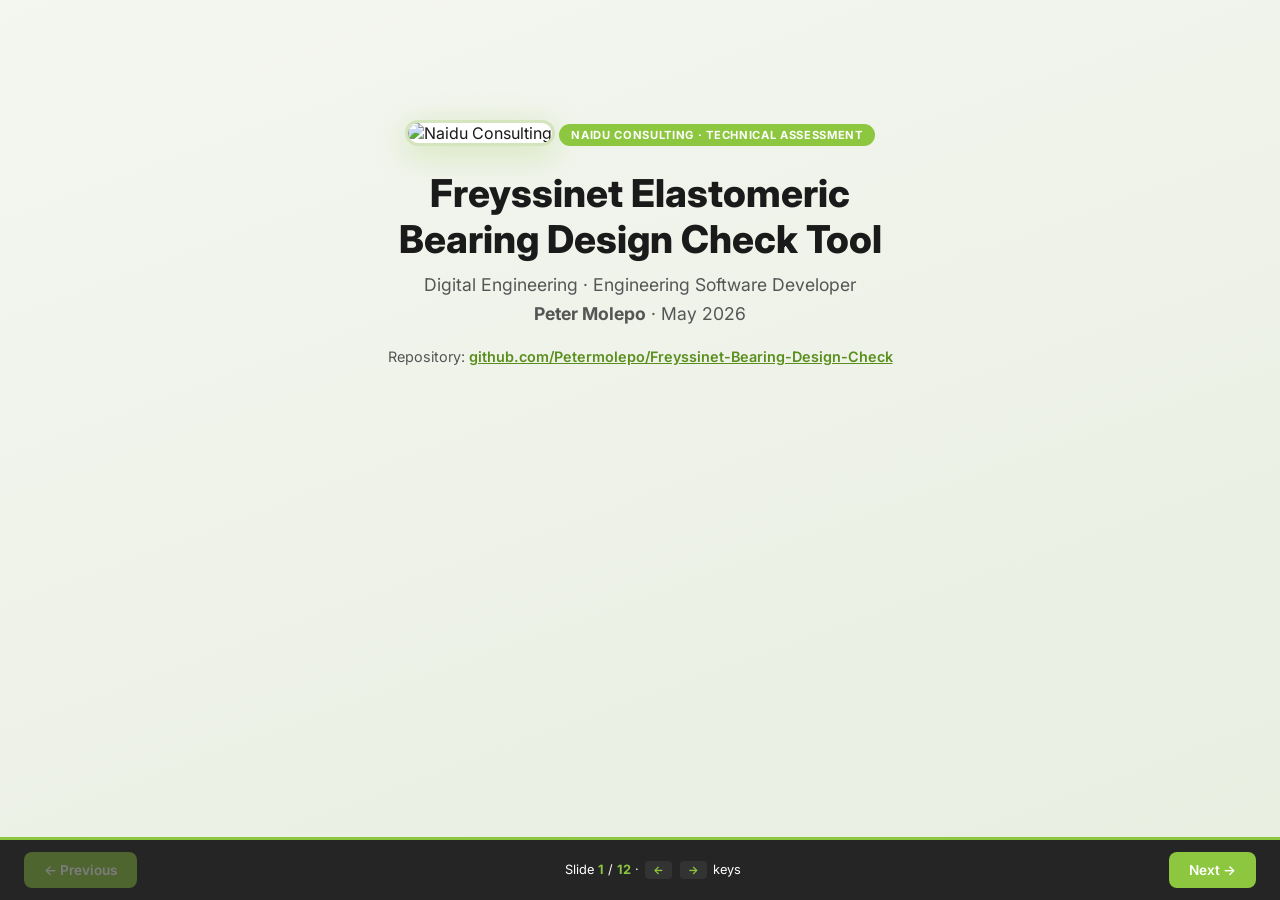
==== presentation/index.html @ 83c5223b "Add HTML presentation deck and /presentation route Co-authored-by: Cursor <cursoragent@cursor.com>" ====
<!DOCTYPE html>
<html lang="en">
<head>
  <meta charset="UTF-8" />
  <meta name="viewport" content="width=device-width, initial-scale=1.0" />
  <title>Freyssinet Bearing Tool — Presentation | Peter Molepo</title>
  <link rel="preconnect" href="https://fonts.googleapis.com" />
  <link href="https://fonts.googleapis.com/css2?family=Inter:wght@400;500;600;700;800&display=swap" rel="stylesheet" />
  <style>
    :root {
      --green: #8dc63f;
      --green-dark: #5a8f1e;
      --green-light: #e8f5d0;
      --dark: #1a1a1a;
      --mid: #555;
      --light: #f4f6f0;
      --border: #d4e4bc;
      --white: #fff;
      --fail: #c62828;
      --pass: #2e7d32;
      --accent: #fff8e1;
      --highlight: #fff3cd;
    }

    * { box-sizing: border-box; margin: 0; padding: 0; }

    body {
      font-family: Inter, system-ui, sans-serif;
      background: var(--dark);
      color: var(--dark);
      overflow: hidden;
      height: 100vh;
    }

    .deck {
      height: 100vh;
      position: relative;
    }

    .slide {
      display: none;
      height: 100vh;
      padding: 48px 64px 80px;
      background: linear-gradient(160deg, var(--light) 0%, #e8eee0 100%);
      overflow-y: auto;
      animation: fadeIn 0.35s ease;
    }

    .slide.active { display: block; }

    @keyframes fadeIn {
      from { opacity: 0; transform: translateY(12px); }
      to { opacity: 1; transform: translateY(0); }
    }

    .slide-title {
      font-size: 2rem;
      font-weight: 800;
      color: var(--dark);
      margin-bottom: 8px;
      letter-spacing: -0.02em;
    }

    .slide-sub {
      font-size: 1rem;
      color: var(--mid);
      margin-bottom: 28px;
    }

    .tag {
      display: inline-block;
      background: var(--green);
      color: var(--white);
      font-size: 0.7rem;
      font-weight: 700;
      padding: 4px 12px;
      border-radius: 999px;
      text-transform: uppercase;
      letter-spacing: 0.06em;
      margin-bottom: 16px;
    }

  .hero {
      text-align: center;
      padding-top: 8vh;
    }

    .hero img {
      width: 100px;
      height: 100px;
      object-fit: contain;
      border-radius: 16px;
      border: 3px solid var(--border);
      background: var(--white);
      margin-bottom: 24px;
      box-shadow: 0 8px 32px rgba(141,198,63,0.3);
    }

    .hero h1 {
      font-size: 2.4rem;
      font-weight: 800;
      margin-bottom: 12px;
    }

    .hero p { font-size: 1.1rem; color: var(--mid); max-width: 640px; margin: 0 auto 8px; }

    .grid-2 {
      display: grid;
      grid-template-columns: 1fr 1fr;
      gap: 20px;
    }

    @media (max-width: 900px) { .grid-2 { grid-template-columns: 1fr; } }

    .card {
      background: var(--white);
      border: 1px solid var(--border);
      border-radius: 12px;
      padding: 20px 22px;
      box-shadow: 0 4px 20px rgba(0,0,0,0.06);
    }

    .card h3 {
      font-size: 0.85rem;
      font-weight: 700;
      color: var(--green-dark);
      text-transform: uppercase;
      letter-spacing: 0.05em;
      margin-bottom: 12px;
    }

  .card ul, .card ol { margin-left: 1.2rem; font-size: 0.92rem; line-height: 1.65; color: var(--mid); }
    .card li { margin-bottom: 6px; }
    .card strong { color: var(--dark); }

    /* CRITICAL HIGHLIGHT BOX */
    .critical-box {
      background: linear-gradient(135deg, #fff9e6 0%, #fff3cd 100%);
      border: 3px solid #f9a825;
      border-radius: 16px;
      padding: 28px 32px;
      margin: 24px 0;
      box-shadow: 0 8px 32px rgba(249, 168, 37, 0.25);
      position: relative;
    }

    .critical-box::before {
      content: "★ MOST IMPORTANT";
      position: absolute;
      top: -12px;
      left: 24px;
      background: #f9a825;
      color: var(--dark);
      font-size: 0.65rem;
      font-weight: 800;
      padding: 4px 14px;
      border-radius: 6px;
      letter-spacing: 0.08em;
    }

    .critical-box p {
      font-size: 1.15rem;
      font-weight: 600;
      color: var(--dark);
      line-height: 1.55;
      margin-top: 8px;
    }

    .critical-box .sub {
      font-size: 0.9rem;
      font-weight: 400;
      color: var(--mid);
      margin-top: 12px;
    }

    /* Architecture diagram */
    .pipeline {
      display: flex;
      flex-direction: column;
      align-items: center;
      gap: 0;
      margin: 24px 0;
      padding: 24px;
      background: var(--white);
      border-radius: 16px;
      border: 2px solid var(--border);
    }

    .pipe-row {
      display: flex;
      align-items: center;
      justify-content: center;
      flex-wrap: wrap;
      gap: 8px;
    }

    .pipe-box {
      background: linear-gradient(135deg, var(--green) 0%, var(--green-dark) 100%);
      color: var(--white);
      padding: 14px 20px;
      border-radius: 10px;
      font-weight: 700;
      font-size: 0.85rem;
      text-align: center;
      min-width: 140px;
      box-shadow: 0 4px 14px var(--green-glow, rgba(141,198,63,0.35));
    }

    .pipe-box.file {
      background: var(--white);
      color: var(--green-dark);
      border: 2px solid var(--green);
      font-weight: 600;
      font-size: 0.75rem;
    }

    .pipe-arrow {
      font-size: 1.5rem;
      color: var(--green-dark);
      font-weight: 800;
      padding: 4px 8px;
    }

    .checks-fan {
      display: grid;
      grid-template-columns: repeat(7, 1fr);
      gap: 8px;
      margin-top: 16px;
      width: 100%;
      max-width: 900px;
    }

    @media (max-width: 800px) {
      .checks-fan { grid-template-columns: repeat(4, 1fr); }
    }

    .check-chip {
      background: var(--green-light);
      border: 1px solid var(--border);
      border-radius: 8px;
      padding: 10px 6px;
      text-align: center;
      font-size: 0.7rem;
      font-weight: 600;
      color: var(--green-dark);
    }

    .check-chip span { display: block; font-size: 1rem; font-weight: 800; margin-bottom: 4px; }

    .pipe-down {
      width: 2px;
      height: 24px;
      background: var(--green-dark);
      margin: 4px auto;
    }

    table {
      width: 100%;
      border-collapse: collapse;
      font-size: 0.85rem;
      margin-top: 12px;
    }

    th {
      background: var(--green-dark);
      color: var(--white);
      padding: 10px 12px;
      text-align: left;
    }

    td {
      padding: 9px 12px;
      border-bottom: 1px solid var(--border);
      background: var(--white);
    }

    tr:nth-child(even) td { background: var(--light); }

    .fail { color: var(--fail); font-weight: 700; }
    .pass { color: var(--pass); font-weight: 700; }

    code {
      font-family: Consolas, monospace;
      font-size: 0.8rem;
      background: var(--light);
      padding: 2px 6px;
      border-radius: 4px;
      border: 1px solid var(--border);
    }

    pre {
      background: var(--dark);
      color: #a5d6a7;
      padding: 16px;
      border-radius: 10px;
      font-size: 0.78rem;
      overflow-x: auto;
      margin-top: 10px;
      line-height: 1.5;
    }

    .timeline {
      display: flex;
      gap: 12px;
      flex-wrap: wrap;
      margin-top: 16px;
    }

    .time-block {
      flex: 1;
      min-width: 140px;
      background: var(--white);
      border: 1px solid var(--border);
      border-radius: 10px;
      padding: 14px;
      text-align: center;
    }

    .time-block .mins { font-size: 1.5rem; font-weight: 800; color: var(--green-dark); }
    .time-block .label { font-size: 0.75rem; color: var(--mid); margin-top: 4px; }

    /* Nav */
    .nav-bar {
      position: fixed;
      bottom: 0;
      left: 0;
      right: 0;
      background: rgba(26,26,26,0.95);
      -webkit-backdrop-filter: blur(10px);
      backdrop-filter: blur(10px);
      padding: 12px 24px;
      display: flex;
      align-items: center;
      justify-content: space-between;
      z-index: 100;
      border-top: 3px solid var(--green);
    }

    .nav-bar button {
      background: var(--green);
      color: var(--white);
      border: none;
      padding: 10px 20px;
      border-radius: 8px;
      font-weight: 600;
      font-size: 0.85rem;
      cursor: pointer;
      font-family: inherit;
    }

    .nav-bar button:hover { background: var(--green-dark); }
    .nav-bar button:disabled { opacity: 0.4; cursor: not-allowed; }

    .progress {
      color: var(--white);
      font-size: 0.8rem;
    }

    .progress span { color: var(--green); font-weight: 700; }

    .kbd {
      display: inline-block;
      background: #333;
      color: #eee;
      padding: 2px 8px;
      border-radius: 4px;
      font-size: 0.7rem;
      margin: 0 2px;
    }

    a { color: var(--green-dark); font-weight: 600; }

    .logo-row {
      display: flex;
      align-items: center;
      gap: 12px;
      margin-bottom: 20px;
    }

    .logo-row img { width: 48px; height: 48px; border-radius: 8px; }
  </style>
</head>
<body>

<div class="deck" id="deck">

  <!-- SLIDE 1: Title -->
  <section class="slide active" data-slide="1">
    <div class="hero">
      <img src="/static/img/naidu-logo.jpg" alt="Naidu Consulting" />
      <span class="tag">Naidu Consulting · Technical Assessment</span>
      <h1>Freyssinet Elastomeric<br/>Bearing Design Check Tool</h1>
      <p>Digital Engineering · Engineering Software Developer</p>
      <p><strong>Peter Molepo</strong> · May 2026</p>
      <p style="margin-top:24px;font-size:0.9rem;">
        Repository:
        <a href="https://github.com/Petermolepo/Freyssinet-Bearing-Design-Check" target="_blank" rel="noopener">
          github.com/Petermolepo/Freyssinet-Bearing-Design-Check
        </a>
      </p>
    </div>
  </section>

  <!-- SLIDE 2: What to submit -->
  <section class="slide" data-slide="2">
    <div class="logo-row">
      <img src="/static/img/naidu-logo.jpg" alt="" />
      <div>
        <span class="tag">Submission checklist</span>
        <h2 class="slide-title">What to submit</h2>
      </div>
    </div>
    <div class="grid-2">
      <div class="card">
        <h3>Deliverables (from brief)</h3>
        <ul>
          <li><strong>Complete tool</strong> — all source files to run it</li>
          <li><strong>README</strong> — install, run, sample input example</li>
          <li><strong>Assumptions note</strong> — what I assumed &amp; future work</li>
          <li><strong>ZIP or repo link</strong> — GitHub repo provided</li>
        </ul>
      </div>
      <div class="card">
        <h3>What this project includes</h3>
        <ul>
          <li>Python CLI (<code>main.py</code>) + 7 check modules</li>
          <li>Web UI (FastAPI + HTML/CSS/JS)</li>
          <li>PDF &amp; CSV export</li>
          <li>50 automated tests + 4-stage CI pipeline</li>
          <li>This presentation (<code>presentation/index.html</code>)</li>
        </ul>
      </div>
    </div>
  </section>

  <!-- SLIDE 3: CRITICAL - Explain your code -->
  <section class="slide" data-slide="3">
    <span class="tag">Presentation focus</span>
    <h2 class="slide-title">Prepare to explain your code</h2>
    <p class="slide-sub">This is what the assessors care about most in the 60–90 minute session.</p>

    <div class="critical-box">
      <p>
        “You will be asked to <strong>explain your code</strong> in the presentation session,
        so make sure you <strong>understand every part</strong> of what you submit.”
      </p>
      <p class="sub">
        — Naidu Consulting candidate brief (Rules &amp; guidance)
      </p>
    </div>

    <div class="grid-2">
      <div class="card">
        <h3>What to be ready to explain</h3>
        <ul>
          <li>Why each file exists and what it does</li>
          <li>How data flows from input → checks → output</li>
          <li>Where spreadsheet formulas live in code</li>
          <li>Why Check 1 uses Eq &lt; 0.7 (not brief’s Eq ≤ 1.0)</li>
          <li>How validation prevents crashes</li>
          <li>How you tested against the verification sample</li>
        </ul>
      </div>
      <div class="card">
        <h3>One sentence summary</h3>
        <p style="font-size:0.95rem;line-height:1.6;color:var(--mid);">
          “I translated the Freyssinet Excel logic into <strong>pure Python functions</strong>,
          one file per check, orchestrated by an engine — the web UI and CLI are thin layers
          that never contain the engineering maths.”
        </p>
      </div>
    </div>
  </section>

  <!-- SLIDE 4: Architecture pipeline -->
  <section class="slide" data-slide="4">
    <span class="tag">Core architecture</span>
    <h2 class="slide-title">System pipeline (memorise this)</h2>
    <p class="slide-sub">Main format for your technical walkthrough — point to each box and name the file.</p>

    <div class="pipeline">
      <div class="pipe-row">
        <div class="pipe-box">Input Validator<br/><small style="opacity:0.9">validators.py</small></div>
        <span class="pipe-arrow">→</span>
        <div class="pipe-box">Calculation Engine<br/><small style="opacity:0.9">engine.py</small></div>
        <span class="pipe-arrow">→</span>
        <div class="pipe-box">Result Aggregator<br/><small style="opacity:0.9">BearingResult</small></div>
        <span class="pipe-arrow">→</span>
        <div class="pipe-box">Formatter<br/><small style="opacity:0.9">outputs.py</small></div>
      </div>
      <div class="pipe-down"></div>
      <div style="font-size:0.8rem;color:var(--mid);margin-bottom:8px;">↓ from Calculation Engine</div>
      <div class="checks-fan">
        <div class="check-chip"><span>1</span>Shear strain</div>
        <div class="check-chip"><span>2</span>Max strain</div>
        <div class="check-chip"><span>3</span>Plate thk</div>
        <div class="check-chip"><span>4</span>Stability</div>
        <div class="check-chip"><span>5</span>Deflection</div>
        <div class="check-chip"><span>6</span>Rotation</div>
        <div class="check-chip"><span>7</span>Fixing</div>
      </div>
      <p style="font-size:0.75rem;color:var(--mid);margin-top:16px;text-align:center;">
        Each check: <code>checks/checkN_*.py</code> · Geometry first: <code>checks/geometry.py</code>
      </p>
    </div>
  </section>

  <!-- SLIDE 5: Pipeline detail -->
  <section class="slide" data-slide="5">
    <span class="tag">Deep dive</span>
    <h2 class="slide-title">Each stage — what to say</h2>
    <div class="grid-2">
      <div class="card">
        <h3>1 · Input Validator</h3>
        <p><code>validators.py</code> + <code>models.py</code></p>
        <ul>
          <li>17 fields: type, range, logic (Vdl ≤ Vmax, tq &gt; 0)</li>
          <li>Returns list of errors — never throws</li>
          <li><code>BearingInput</code> dataclass = typed contract</li>
        </ul>
      </div>
      <div class="card">
        <h3>2 · Calculation Engine</h3>
        <p><code>engine.py</code> + <code>checks/</code></p>
        <ul>
          <li><code>compute_geometry()</code> → le, be, S, δr…</li>
          <li>Runs checks 1→7 in dependency order</li>
          <li>Check 2 needs A1 from geometry; Check 6 uses Check 5 ▲</li>
        </ul>
      </div>
      <div class="card">
        <h3>3 · Result Aggregator</h3>
        <p><code>BearingResult</code> in <code>engine.py</code></p>
        <ul>
          <li>One dataclass holds all 7 check results</li>
          <li><code>overall</code> = PASS only if every check OK</li>
        </ul>
      </div>
      <div class="card">
        <h3>4 · Formatter</h3>
        <p><code>outputs.py</code> + <code>export/</code></p>
        <ul>
          <li>Table, verbose, JSON for CLI</li>
          <li>PDF / CSV for engineers</li>
          <li>Web API returns JSON via <code>web/app.py</code></li>
        </ul>
      </div>
    </div>
  </section>

  <!-- SLIDE 6: Verification -->
  <section class="slide" data-slide="6">
    <span class="tag">Correctness</span>
    <h2 class="slide-title">Verification sample (must match brief)</h2>
    <p class="slide-sub">Inputs: 457×254×54 mm · G=0.9 · Vmax=1420 kN · movements 10.6 / 4.19 mm</p>
    <table>
      <thead>
        <tr><th>Check</th><th>Key value</th><th>Status</th><th>Notes</th></tr>
      </thead>
      <tbody>
        <tr><td>1 – Shear strain</td><td>Eq ≈ 0.80</td><td class="fail">FAIL</td><td>Spreadsheet: Eq &lt; 0.7</td></tr>
        <tr><td>2 – Max design strain</td><td>Et ≈ 5.43</td><td class="fail">FAIL</td><td>Spreadsheet: Et &lt; 5.0</td></tr>
        <tr><td>3 – Plate thickness</td><td>tmin &lt; plate</td><td class="pass">OK</td><td></td></tr>
        <tr><td>4 – Stability</td><td>V/A1, Σti</td><td class="pass">OK</td><td></td></tr>
        <tr><td>5 – Vertical deflection</td><td>▲ ≈ 1.59 mm</td><td class="fail">FAIL</td><td>&gt; 0.15·ti</td></tr>
        <tr><td>6 – Rotational limit</td><td>▲ &gt; limit</td><td class="pass">OK</td><td></td></tr>
        <tr><td>7 – Fixing</td><td>H, V/A1</td><td class="pass">OK</td><td></td></tr>
        <tr><td><strong>Overall</strong></td><td>—</td><td class="fail"><strong>BEARING FAILS</strong></td><td>Matches spreadsheet</td></tr>
      </tbody>
    </table>
    <pre>python main.py --sample          # table summary
python main.py --sample --verbose  # all intermediates
python -m pytest tests/ -v         # 50 automated tests</pre>
  </section>

  <!-- SLIDE 7: Demo -->
  <section class="slide" data-slide="7">
    <span class="tag">Live demo</span>
    <h2 class="slide-title">Running the tool</h2>
    <div class="grid-2">
      <div class="card">
        <h3>Install &amp; CLI</h3>
        <pre>pip install -r requirements.txt
python main.py --sample
python main.py --web --port 8000</pre>
        <p style="font-size:0.85rem;color:var(--mid);margin-top:10px;">
          Web UI: <a href="http://localhost:8000" target="_blank">http://localhost:8000</a>
          · Load sample → Run all checks → Export PDF/CSV
        </p>
      </div>
      <div class="card">
        <h3>Other interfaces</h3>
        <ul>
          <li><code>--input sample_input.json</code></li>
          <li><code>--batch batch_samples/sample_batch.csv</code></li>
          <li><code>--compare a.json b.json</code></li>
          <li><code>--explain</code> formula reference</li>
          <li>REST API: <code>POST /api/check</code></li>
        </ul>
      </div>
    </div>
  </section>

  <!-- SLIDE 8: Presentation plan -->
  <section class="slide" data-slide="8">
    <span class="tag">60–90 min session</span>
    <h2 class="slide-title">Suggested 20-minute walkthrough</h2>
    <div class="timeline">
      <div class="time-block"><div class="mins">2 min</div><div class="label">Problem &amp; brief goals</div></div>
      <div class="time-block"><div class="mins">5 min</div><div class="label">Architecture pipeline (Slide 4)</div></div>
      <div class="time-block"><div class="mins">5 min</div><div class="label">Walk one check in code (e.g. Check 1)</div></div>
      <div class="time-block"><div class="mins">3 min</div><div class="label">Validation &amp; error handling</div></div>
      <div class="time-block"><div class="mins">3 min</div><div class="label">Live demo — sample fails correctly</div></div>
      <div class="time-block"><div class="mins">2 min</div><div class="label">Tests, CI, assumptions</div></div>
    </div>
    <div class="card" style="margin-top:20px;">
      <h3>Remaining 40–70 min</h3>
      <p style="font-size:0.9rem;color:var(--mid);line-height:1.6;">
        Q&amp;A, deeper code review, edge cases, “what would you change with more time?”
      </p>
    </div>
  </section>

  <!-- SLIDE 9: Assumptions -->
  <section class="slide" data-slide="9">
    <span class="tag">Honesty wins</span>
    <h2 class="slide-title">Assumptions &amp; future work</h2>
    <div class="grid-2">
      <div class="card">
        <h3>Assumptions made</h3>
        <ul>
          <li>Spreadsheet formulas are authoritative (not brief summary thresholds)</li>
          <li>le = l − 10 mm, be = b − 10 mm (5 mm cover each side)</li>
          <li>Eb = 2000 N/mm², σs = 290 N/mm² (from spreadsheet)</li>
          <li>Laminated / pot types are stubs for extensibility</li>
        </ul>
      </div>
      <div class="card">
        <h3>With more time</h3>
        <ul>
          <li>Calibrate laminated &amp; pot bearing types</li>
          <li>Deploy web UI (Docker / cloud)</li>
          <li>Unit conversion (kN/N, mm/m)</li>
          <li>More bearing types from Freyssinet manual</li>
        </ul>
      </div>
    </div>
  </section>

  <!-- SLIDE 10: Rules -->
  <section class="slide" data-slide="10">
    <span class="tag">Compliance</span>
    <h2 class="slide-title">Rules &amp; guidance — how we comply</h2>
    <div class="card">
      <table>
        <thead><tr><th>Rule</th><th>How this project complies</th></tr></thead>
        <tbody>
          <tr><td>Any language / tools</td><td>Python 3.9+, FastAPI, pytest, reportlab</td></tr>
          <tr><td>Logic in code, not spreadsheet</td><td>All 7 checks in <code>checks/*.py</code> — Excel only used to verify</td></tr>
          <tr><td>Explain every part</td><td>Modular files, README, this deck, tests</td></tr>
          <tr><td>17 inputs, 7 checks, PASS/FAIL</td><td>Implemented + web + CLI + exports</td></tr>
          <tr><td>Verification sample</td><td>50 tests + CI Stage 3</td></tr>
        </tbody>
      </table>
    </div>
  </section>

  <!-- SLIDE 11: File map -->
  <section class="slide" data-slide="11">
    <span class="tag">Code map</span>
    <h2 class="slide-title">Project structure (for Q&amp;A)</h2>
    <pre>main.py          → CLI entry, dispatches modes
validators.py    → Input Validator
models.py        → BearingInput (17 fields)
engine.py        → Calculation Engine + BearingResult
checks/          → Check 1 … 7 + geometry.py
outputs.py       → Formatter (table / JSON / verbose)
export/          → PDF + CSV reports
web/app.py       → FastAPI + serves UI
web/static/      → Frontend (HTML/CSS/JS)
tests/           → 50 pytest tests
.github/workflows/ci.yml → 4-stage CI</pre>
  </section>

  <!-- SLIDE 12: Thank you -->
  <section class="slide" data-slide="12">
    <div class="hero">
      <img src="/static/img/naidu-logo.jpg" alt="" />
      <h1>Thank you</h1>
      <p>Questions welcome — ready to walk through any file in the codebase.</p>
      <div class="critical-box" style="max-width:560px;margin:32px auto;text-align:left;">
        <p style="font-size:1rem;">Remember: explain the pipeline, then drill into one check. You built it — you own it.</p>
      </div>
      <p style="margin-top:24px;">
        <a href="http://localhost:8000" target="_blank">Open live demo →</a>
      </p>
    </div>
  </section>

</div>

<nav class="nav-bar" aria-label="Slide navigation">
  <button type="button" id="prev" disabled>← Previous</button>
  <div class="progress">Slide <span id="current">1</span> / <span id="total">12</span> · <span class="kbd">←</span> <span class="kbd">→</span> keys</div>
  <button type="button" id="next">Next →</button>
</nav>

<script>
  const slides = [...document.querySelectorAll('.slide')];
  const total = slides.length;
  let idx = 0;

  const elCurrent = document.getElementById('current');
  const elTotal = document.getElementById('total');
  const btnPrev = document.getElementById('prev');
  const btnNext = document.getElementById('next');

  elTotal.textContent = total;

  function show(i) {
    idx = Math.max(0, Math.min(total - 1, i));
    slides.forEach((s, n) => s.classList.toggle('active', n === idx));
    elCurrent.textContent = idx + 1;
    btnPrev.disabled = idx === 0;
    btnNext.disabled = idx === total - 1;
    location.hash = 'slide-' + (idx + 1);
  }

  btnPrev.addEventListener('click', () => show(idx - 1));
  btnNext.addEventListener('click', () => show(idx + 1));

  document.addEventListener('keydown', (e) => {
    if (e.key === 'ArrowRight' || e.key === ' ') { e.preventDefault(); show(idx + 1); }
    if (e.key === 'ArrowLeft') { e.preventDefault(); show(idx - 1); }
    if (e.key === 'Home') show(0);
    if (e.key === 'End') show(total - 1);
  });

  const hash = location.hash.match(/slide-(\d+)/);
  if (hash) show(parseInt(hash[1], 10) - 1);
</script>

</body>
</html>
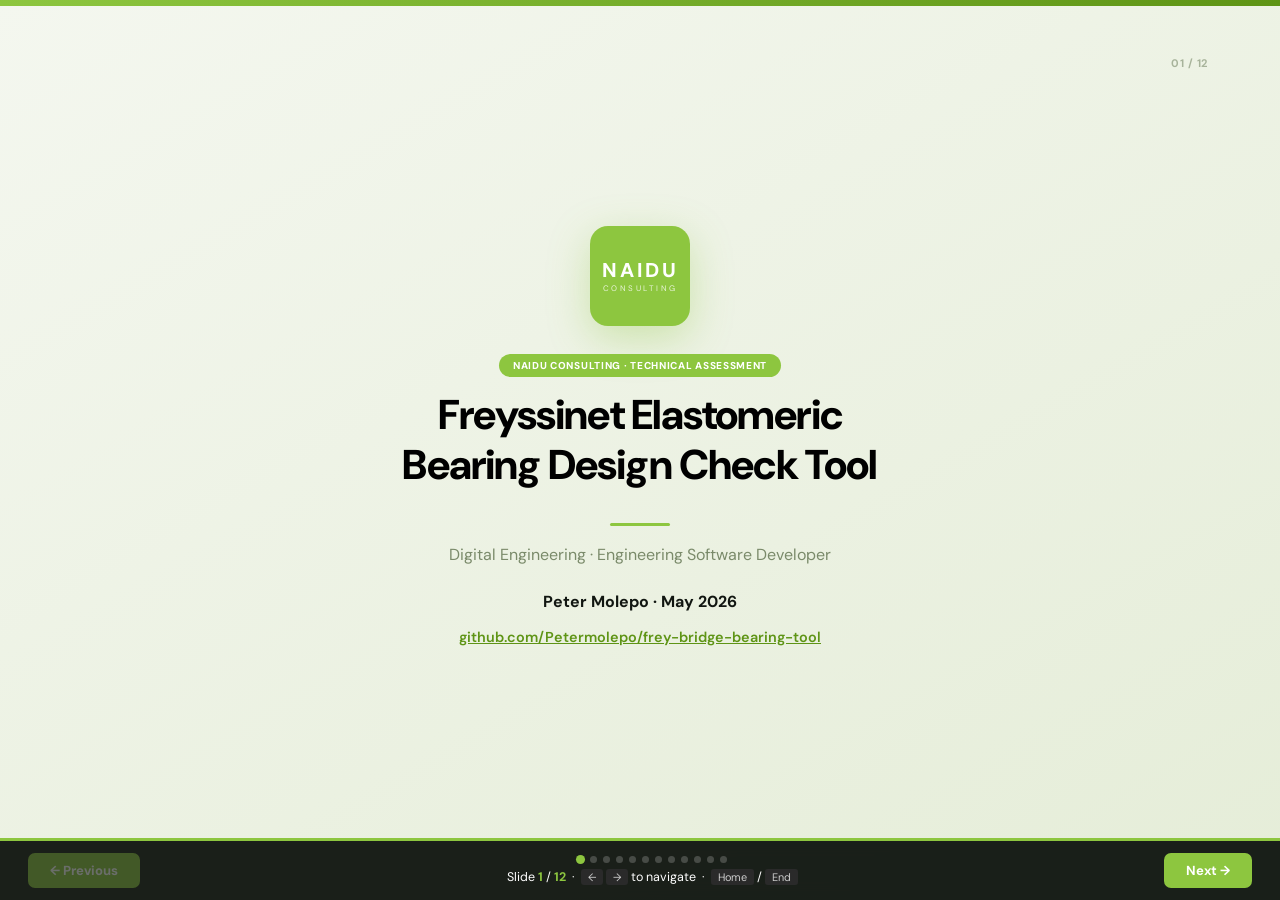
==== commit 48ecfbd8: "Fix presentation slide deck HTML and update presentation deck" ====
--- a/presentation/index.html
+++ b/presentation/index.html
@@ -1,744 +1,722 @@
-<!DOCTYPE html>
+﻿<!DOCTYPE html>
+<!-- presentation/index.html — Full-screen slide deck  →  served at /presentation -->
 <html lang="en">
 <head>
-  <meta charset="UTF-8" />
-  <meta name="viewport" content="width=device-width, initial-scale=1.0" />
+  <meta charset="UTF-8"/>
+  <meta name="viewport" content="width=device-width, initial-scale=1.0"/>
   <title>Freyssinet Bearing Tool — Presentation | Peter Molepo</title>
-  <link rel="preconnect" href="https://fonts.googleapis.com" />
-  <link href="https://fonts.googleapis.com/css2?family=Inter:wght@400;500;600;700;800&display=swap" rel="stylesheet" />
+  <link rel="preconnect" href="https://fonts.googleapis.com"/>
+  <link href="https://fonts.googleapis.com/css2?family=DM+Sans:wght@300;400;500;600;700;800&family=DM+Mono:wght@400;500&display=swap" rel="stylesheet"/>
   <style>
-    :root {
-      --green: #8dc63f;
-      --green-dark: #5a8f1e;
-      --green-light: #e8f5d0;
-      --dark: #1a1a1a;
-      --mid: #555;
-      --light: #f4f6f0;
-      --border: #d4e4bc;
-      --white: #fff;
-      --fail: #c62828;
-      --pass: #2e7d32;
-      --accent: #fff8e1;
-      --highlight: #fff3cd;
-    }
-
-    * { box-sizing: border-box; margin: 0; padding: 0; }
-
-    body {
-      font-family: Inter, system-ui, sans-serif;
-      background: var(--dark);
-      color: var(--dark);
-      overflow: hidden;
-      height: 100vh;
-    }
-
-    .deck {
-      height: 100vh;
-      position: relative;
-    }
-
-    .slide {
-      display: none;
-      height: 100vh;
-      padding: 48px 64px 80px;
-      background: linear-gradient(160deg, var(--light) 0%, #e8eee0 100%);
-      overflow-y: auto;
-      animation: fadeIn 0.35s ease;
-    }
-
-    .slide.active { display: block; }
-
-    @keyframes fadeIn {
-      from { opacity: 0; transform: translateY(12px); }
-      to { opacity: 1; transform: translateY(0); }
-    }
-
-    .slide-title {
-      font-size: 2rem;
-      font-weight: 800;
-      color: var(--dark);
-      margin-bottom: 8px;
-      letter-spacing: -0.02em;
-    }
-
-    .slide-sub {
-      font-size: 1rem;
-      color: var(--mid);
-      margin-bottom: 28px;
-    }
-
-    .tag {
-      display: inline-block;
-      background: var(--green);
-      color: var(--white);
-      font-size: 0.7rem;
-      font-weight: 700;
-      padding: 4px 12px;
-      border-radius: 999px;
-      text-transform: uppercase;
-      letter-spacing: 0.06em;
-      margin-bottom: 16px;
-    }
-
-  .hero {
-      text-align: center;
-      padding-top: 8vh;
-    }
-
-    .hero img {
-      width: 100px;
-      height: 100px;
-      object-fit: contain;
-      border-radius: 16px;
-      border: 3px solid var(--border);
-      background: var(--white);
-      margin-bottom: 24px;
-      box-shadow: 0 8px 32px rgba(141,198,63,0.3);
-    }
-
-    .hero h1 {
-      font-size: 2.4rem;
-      font-weight: 800;
-      margin-bottom: 12px;
-    }
-
-    .hero p { font-size: 1.1rem; color: var(--mid); max-width: 640px; margin: 0 auto 8px; }
-
-    .grid-2 {
-      display: grid;
-      grid-template-columns: 1fr 1fr;
-      gap: 20px;
-    }
-
-    @media (max-width: 900px) { .grid-2 { grid-template-columns: 1fr; } }
-
-    .card {
-      background: var(--white);
-      border: 1px solid var(--border);
-      border-radius: 12px;
-      padding: 20px 22px;
-      box-shadow: 0 4px 20px rgba(0,0,0,0.06);
-    }
-
-    .card h3 {
-      font-size: 0.85rem;
-      font-weight: 700;
-      color: var(--green-dark);
-      text-transform: uppercase;
-      letter-spacing: 0.05em;
-      margin-bottom: 12px;
-    }
-
-  .card ul, .card ol { margin-left: 1.2rem; font-size: 0.92rem; line-height: 1.65; color: var(--mid); }
-    .card li { margin-bottom: 6px; }
-    .card strong { color: var(--dark); }
-
-    /* CRITICAL HIGHLIGHT BOX */
-    .critical-box {
-      background: linear-gradient(135deg, #fff9e6 0%, #fff3cd 100%);
-      border: 3px solid #f9a825;
-      border-radius: 16px;
-      padding: 28px 32px;
-      margin: 24px 0;
-      box-shadow: 0 8px 32px rgba(249, 168, 37, 0.25);
-      position: relative;
-    }
-
-    .critical-box::before {
-      content: "★ MOST IMPORTANT";
-      position: absolute;
-      top: -12px;
-      left: 24px;
-      background: #f9a825;
-      color: var(--dark);
-      font-size: 0.65rem;
-      font-weight: 800;
-      padding: 4px 14px;
-      border-radius: 6px;
-      letter-spacing: 0.08em;
-    }
-
-    .critical-box p {
-      font-size: 1.15rem;
-      font-weight: 600;
-      color: var(--dark);
-      line-height: 1.55;
-      margin-top: 8px;
-    }
-
-    .critical-box .sub {
-      font-size: 0.9rem;
-      font-weight: 400;
-      color: var(--mid);
-      margin-top: 12px;
-    }
-
-    /* Architecture diagram */
-    .pipeline {
-      display: flex;
-      flex-direction: column;
-      align-items: center;
-      gap: 0;
-      margin: 24px 0;
-      padding: 24px;
-      background: var(--white);
-      border-radius: 16px;
-      border: 2px solid var(--border);
-    }
-
-    .pipe-row {
-      display: flex;
-      align-items: center;
-      justify-content: center;
-      flex-wrap: wrap;
-      gap: 8px;
-    }
-
-    .pipe-box {
-      background: linear-gradient(135deg, var(--green) 0%, var(--green-dark) 100%);
-      color: var(--white);
-      padding: 14px 20px;
-      border-radius: 10px;
-      font-weight: 700;
-      font-size: 0.85rem;
-      text-align: center;
-      min-width: 140px;
-      box-shadow: 0 4px 14px var(--green-glow, rgba(141,198,63,0.35));
-    }
-
-    .pipe-box.file {
-      background: var(--white);
-      color: var(--green-dark);
-      border: 2px solid var(--green);
-      font-weight: 600;
-      font-size: 0.75rem;
-    }
-
-    .pipe-arrow {
-      font-size: 1.5rem;
-      color: var(--green-dark);
-      font-weight: 800;
-      padding: 4px 8px;
-    }
-
-    .checks-fan {
-      display: grid;
-      grid-template-columns: repeat(7, 1fr);
-      gap: 8px;
-      margin-top: 16px;
-      width: 100%;
-      max-width: 900px;
-    }
-
-    @media (max-width: 800px) {
-      .checks-fan { grid-template-columns: repeat(4, 1fr); }
-    }
-
-    .check-chip {
-      background: var(--green-light);
-      border: 1px solid var(--border);
-      border-radius: 8px;
-      padding: 10px 6px;
-      text-align: center;
-      font-size: 0.7rem;
-      font-weight: 600;
-      color: var(--green-dark);
-    }
-
-    .check-chip span { display: block; font-size: 1rem; font-weight: 800; margin-bottom: 4px; }
-
-    .pipe-down {
-      width: 2px;
-      height: 24px;
-      background: var(--green-dark);
-      margin: 4px auto;
-    }
-
-    table {
-      width: 100%;
-      border-collapse: collapse;
-      font-size: 0.85rem;
-      margin-top: 12px;
-    }
-
-    th {
-      background: var(--green-dark);
-      color: var(--white);
-      padding: 10px 12px;
-      text-align: left;
-    }
-
-    td {
-      padding: 9px 12px;
-      border-bottom: 1px solid var(--border);
-      background: var(--white);
-    }
-
-    tr:nth-child(even) td { background: var(--light); }
-
-    .fail { color: var(--fail); font-weight: 700; }
-    .pass { color: var(--pass); font-weight: 700; }
-
-    code {
-      font-family: Consolas, monospace;
-      font-size: 0.8rem;
-      background: var(--light);
-      padding: 2px 6px;
-      border-radius: 4px;
-      border: 1px solid var(--border);
-    }
-
-    pre {
-      background: var(--dark);
-      color: #a5d6a7;
-      padding: 16px;
-      border-radius: 10px;
-      font-size: 0.78rem;
-      overflow-x: auto;
-      margin-top: 10px;
-      line-height: 1.5;
-    }
-
-    .timeline {
-      display: flex;
-      gap: 12px;
-      flex-wrap: wrap;
-      margin-top: 16px;
-    }
-
-    .time-block {
-      flex: 1;
-      min-width: 140px;
-      background: var(--white);
-      border: 1px solid var(--border);
-      border-radius: 10px;
-      padding: 14px;
-      text-align: center;
-    }
-
-    .time-block .mins { font-size: 1.5rem; font-weight: 800; color: var(--green-dark); }
-    .time-block .label { font-size: 0.75rem; color: var(--mid); margin-top: 4px; }
-
-    /* Nav */
-    .nav-bar {
-      position: fixed;
-      bottom: 0;
-      left: 0;
-      right: 0;
-      background: rgba(26,26,26,0.95);
-      -webkit-backdrop-filter: blur(10px);
-      backdrop-filter: blur(10px);
-      padding: 12px 24px;
-      display: flex;
-      align-items: center;
-      justify-content: space-between;
-      z-index: 100;
-      border-top: 3px solid var(--green);
-    }
-
-    .nav-bar button {
-      background: var(--green);
-      color: var(--white);
-      border: none;
-      padding: 10px 20px;
-      border-radius: 8px;
-      font-weight: 600;
-      font-size: 0.85rem;
-      cursor: pointer;
-      font-family: inherit;
-    }
-
-    .nav-bar button:hover { background: var(--green-dark); }
-    .nav-bar button:disabled { opacity: 0.4; cursor: not-allowed; }
-
-    .progress {
-      color: var(--white);
-      font-size: 0.8rem;
-    }
-
-    .progress span { color: var(--green); font-weight: 700; }
-
-    .kbd {
-      display: inline-block;
-      background: #333;
-      color: #eee;
-      padding: 2px 8px;
-      border-radius: 4px;
-      font-size: 0.7rem;
-      margin: 0 2px;
-    }
-
-    a { color: var(--green-dark); font-weight: 600; }
-
-    .logo-row {
-      display: flex;
-      align-items: center;
-      gap: 12px;
-      margin-bottom: 20px;
-    }
-
-    .logo-row img { width: 48px; height: 48px; border-radius: 8px; }
+    /* ═══════════════════════════════════════════════════════
+       TOKENS  —  Naidu Consulting brand
+    ═══════════════════════════════════════════════════════ */
+    :root{
+      --g:#8DC63F; --gd:#5E9415; --gdd:#3d6a08;
+      --g10:#EAF5CC; --g20:#D0EDA0; --g30:#B8E075;
+      --dark:#111611; --mid:#3d4a30; --muted:#7a8a6a;
+      --surface:#f4f7ef; --card:#fff; --border:#d4e8b4;
+      --fail:#C0392B; --fail-bg:#FDF1F0; --fail-bd:#F5B7B1;
+      --pass:#1E7E34; --pass-bg:#F0FAF2; --pass-bd:#82D8A0;
+      --amber:#F9A825; --amber-bg:#FFFBEA;
+      --font:'DM Sans',system-ui,sans-serif;
+      --mono:'DM Mono','Courier New',monospace;
+    }
+
+    *{box-sizing:border-box;margin:0;padding:0}
+    html,body{height:100vh;overflow:hidden;font-family:var(--font)}
+
+    /* ── Deck & slides ── */
+    .deck{height:100vh;position:relative}
+
+    .slide{
+      display:none;
+      height:100vh;
+      background:linear-gradient(150deg,var(--surface) 0%,#e5edd8 100%);
+      overflow-y:auto;
+      animation:sIn .32s ease;
+      padding:56px 72px 84px;
+      position:relative;
+    }
+    .slide.active{display:block}
+    @keyframes sIn{from{opacity:0;transform:translateY(10px)}to{opacity:1;transform:translateY(0)}}
+
+    /* ── Decorative green bar at top of every slide ── */
+    .slide::before{
+      content:'';
+      position:fixed;
+      top:0;left:0;right:0;
+      height:6px;
+      background:linear-gradient(90deg,var(--g) 0%,var(--gd) 100%);
+      z-index:10;
+    }
+
+    /* ── Slide number watermark ── */
+    .slide-num{
+      position:absolute;
+      top:56px;right:72px;
+      font-size:11px;font-weight:700;
+      color:var(--muted);
+      letter-spacing:.05em;
+      opacity:.6;
+    }
+
+    /* ── Tag/pill ── */
+    .tag{
+      display:inline-flex;align-items:center;gap:6px;
+      background:var(--g);color:#fff;
+      font-size:10px;font-weight:800;
+      padding:5px 14px;border-radius:999px;
+      text-transform:uppercase;letter-spacing:.07em;
+      margin-bottom:14px;
+    }
+
+    /* ── Typography ── */
+    .slide-title{
+      font-size:2.1rem;font-weight:800;
+      color:var(--dark);line-height:1.15;
+      margin-bottom:6px;letter-spacing:-.02em;
+    }
+    .slide-sub{font-size:1rem;color:var(--muted);margin-bottom:22px}
+
+    h3.sec{
+      font-size:.75rem;font-weight:800;
+      color:var(--gd);text-transform:uppercase;
+      letter-spacing:.08em;margin:18px 0 10px;
+      padding-bottom:5px;border-bottom:2px solid var(--g10);
+    }
+
+    /* ── Cards ── */
+    .card{
+      background:var(--card);border:1px solid var(--border);
+      border-radius:12px;padding:18px 22px;
+      box-shadow:0 4px 18px rgba(0,0,0,.06);
+    }
+    .card h3{
+      font-size:.72rem;font-weight:800;color:var(--gd);
+      text-transform:uppercase;letter-spacing:.06em;margin-bottom:11px;
+    }
+    .card ul{margin-left:1.1rem;font-size:.88rem;line-height:1.65;color:var(--mid)}
+    .card li{margin-bottom:5px}
+    .card strong{color:var(--dark)}
+    .card p{font-size:.88rem;line-height:1.65;color:var(--mid)}
+
+    .grid-2{display:grid;grid-template-columns:1fr 1fr;gap:18px}
+
+    /* ── HERO (title slide) ── */
+    .hero{
+      display:flex;flex-direction:column;align-items:center;
+      justify-content:center;min-height:calc(100vh - 140px);
+      text-align:center;
+    }
+
+    /* Naidu green logo block */
+    .hero-logo{
+      width:100px;height:100px;background:var(--g);
+      border-radius:18px;display:flex;flex-direction:column;
+      align-items:center;justify-content:center;gap:3px;
+      margin-bottom:28px;
+      box-shadow:0 12px 40px rgba(141,198,63,.35);
+    }
+    .hero-logo .ln{color:#fff;font-weight:800;font-size:20px;letter-spacing:3px;line-height:1}
+    .hero-logo .lc{color:rgba(255,255,255,.8);font-size:8px;letter-spacing:2.5px}
+
+    .hero h1{font-size:2.6rem;font-weight:800;letter-spacing:-.02em;line-height:1.2;margin-bottom:14px}
+    .hero .sub{font-size:1rem;color:var(--muted);max-width:580px;margin:0 auto 6px}
+    .hero .author{font-size:1rem;font-weight:700;color:var(--dark);margin-top:20px}
+    .hero a{color:var(--gd);font-weight:600;font-size:.9rem}
+    .hero-divider{width:60px;height:3px;background:var(--g);border-radius:2px;margin:18px auto}
+
+    /* ── Critical amber box ── */
+    .critical-box{
+      background:var(--amber-bg);
+      border:2.5px solid var(--amber);
+      border-radius:14px;
+      padding:22px 26px;
+      margin:20px 0;
+      position:relative;
+    }
+    .critical-box::before{
+      content:'★ CRITICAL — READ THIS';
+      position:absolute;top:-11px;left:20px;
+      background:var(--amber);color:var(--dark);
+      font-size:9px;font-weight:900;
+      padding:3px 12px;border-radius:5px;
+      letter-spacing:.07em;
+    }
+    .critical-box blockquote{
+      font-size:1.05rem;font-weight:600;line-height:1.6;
+      color:var(--dark);font-style:normal;margin-top:10px;
+    }
+    .critical-box cite{
+      display:block;margin-top:10px;
+      font-size:.8rem;color:var(--muted);font-style:normal;
+    }
+
+    /* ── Pipeline diagram ── */
+    .pipeline{
+      background:var(--card);border:1.5px solid var(--border);
+      border-radius:14px;padding:22px 24px;margin:18px 0;
+    }
+    .pipe-row{
+      display:flex;align-items:center;
+      justify-content:center;gap:0;flex-wrap:wrap;
+    }
+    .pipe-box{
+      background:linear-gradient(135deg,var(--g) 0%,var(--gd) 100%);
+      color:#fff;padding:13px 18px;border-radius:10px;
+      font-weight:700;font-size:.82rem;text-align:center;
+      min-width:130px;
+      box-shadow:0 4px 12px rgba(141,198,63,.3);
+    }
+    .pipe-box small{display:block;opacity:.85;font-weight:400;font-size:.7rem;margin-top:3px;font-family:var(--mono)}
+    .pipe-arr{font-size:1.4rem;color:var(--gd);font-weight:800;padding:0 10px}
+
+    .checks-fan{
+      display:grid;grid-template-columns:repeat(7,1fr);
+      gap:7px;margin-top:14px;
+    }
+    .check-chip{
+      background:var(--g10);border:1px solid var(--border);
+      border-radius:8px;padding:9px 5px;text-align:center;
+      font-size:.68rem;font-weight:600;color:var(--gd);
+    }
+    .check-chip .num{
+      display:block;font-size:1.1rem;font-weight:800;
+      color:var(--gd);margin-bottom:3px;
+    }
+    .pipe-down{
+      width:2px;height:18px;background:var(--gd);
+      margin:6px auto;opacity:.5;
+    }
+
+    /* ── Verification table ── */
+    table.verify{width:100%;border-collapse:collapse;font-size:.82rem;margin-top:10px}
+    table.verify th{background:var(--gd);color:#fff;padding:9px 11px;text-align:left;font-size:.73rem}
+    table.verify td{padding:8px 11px;border-bottom:1px solid var(--border);background:var(--card)}
+    table.verify tr:nth-child(even) td{background:var(--g10)}
+    .fail{color:var(--fail);font-weight:800}
+    .pass{color:var(--pass);font-weight:700}
+
+    /* ── Compliance table ── */
+    table.comply{width:100%;border-collapse:collapse;font-size:.82rem}
+    table.comply th{background:var(--dark);color:#fff;padding:9px 11px;text-align:left;font-size:.73rem}
+    table.comply td{padding:8px 11px;border-bottom:1px solid var(--border)}
+    table.comply tr:nth-child(even) td{background:var(--g10)}
+
+    /* ── File map pre ── */
+    pre{
+      background:var(--dark);color:#a8d877;
+      padding:16px 18px;border-radius:10px;
+      font-family:var(--mono);font-size:.78rem;
+      line-height:1.65;overflow-x:auto;margin-top:10px;
+    }
+    code{
+      font-family:var(--mono);font-size:.78rem;
+      background:var(--g10);padding:2px 6px;
+      border-radius:4px;border:1px solid var(--border);color:var(--gdd);
+    }
+
+    /* ── Timeline ── */
+    .timeline{display:flex;gap:10px;flex-wrap:wrap;margin-top:14px}
+    .time-block{
+      flex:1;min-width:120px;
+      background:var(--card);border:1px solid var(--border);
+      border-radius:10px;padding:14px 10px;text-align:center;
+    }
+    .time-block .mins{font-size:1.6rem;font-weight:800;color:var(--gd)}
+    .time-block .label{font-size:.72rem;color:var(--muted);margin-top:4px;line-height:1.35}
+
+    /* ── Bottom nav bar ── */
+    .nav{
+      position:fixed;bottom:0;left:0;right:0;
+      background:rgba(17,22,17,.96);
+      border-top:3px solid var(--g);
+      padding:12px 28px;
+      display:flex;align-items:center;justify-content:space-between;
+      z-index:200;
+      -webkit-backdrop-filter:blur(8px);
+      backdrop-filter:blur(8px);
+    }
+    .nav-btn{
+      background:var(--g);color:#fff;border:none;
+      padding:9px 22px;border-radius:7px;
+      font-weight:700;font-size:.82rem;
+      cursor:pointer;font-family:var(--font);
+      transition:background .18s,transform .18s;
+    }
+    .nav-btn:hover{background:var(--gd);transform:translateY(-1px)}
+    .nav-btn:disabled{opacity:.35;cursor:not-allowed;transform:none}
+    .nav-info{color:#fff;font-size:.78rem;text-align:center}
+    .nav-info strong{color:var(--g)}
+    .kbd{display:inline-block;background:#2a2a2a;color:#ccc;padding:1px 7px;border-radius:3px;font-size:.68rem}
+
+    /* Slide dots */
+    .dots{display:flex;gap:6px;justify-content:center;margin-bottom:6px}
+    .dot{
+      width:7px;height:7px;border-radius:50%;
+      background:rgba(255,255,255,.2);cursor:pointer;
+      transition:background .2s,transform .2s;
+    }
+    .dot.active{background:var(--g);transform:scale(1.3)}
+
+    /* ── Slide-specific helpers ── */
+    .logo-row{display:flex;align-items:center;gap:12px;margin-bottom:16px}
+    .logo-sq{width:44px;height:44px;background:var(--g);border-radius:8px;
+             display:flex;flex-direction:column;align-items:center;justify-content:center;
+             gap:2px;flex-shrink:0}
+    .logo-sq .ln{color:#fff;font-weight:800;font-size:11px;letter-spacing:2px}
+    .logo-sq .lc{color:rgba(255,255,255,.8);font-size:5.5px;letter-spacing:1.5px}
+
+    .info-box{
+      background:var(--g10);border:1px solid var(--border);border-radius:8px;
+      padding:12px 14px;font-size:.82rem;color:var(--gdd);margin-bottom:14px;line-height:1.55;
+    }
+
+    a{color:var(--gd);font-weight:600}
   </style>
 </head>
 <body>
-
 <div class="deck" id="deck">
 
-  <!-- SLIDE 1: Title -->
-  <section class="slide active" data-slide="1">
-    <div class="hero">
-      <img src="/static/img/naidu-logo.jpg" alt="Naidu Consulting" />
-      <span class="tag">Naidu Consulting · Technical Assessment</span>
-      <h1>Freyssinet Elastomeric<br/>Bearing Design Check Tool</h1>
-      <p>Digital Engineering · Engineering Software Developer</p>
-      <p><strong>Peter Molepo</strong> · May 2026</p>
-      <p style="margin-top:24px;font-size:0.9rem;">
-        Repository:
-        <a href="https://github.com/Petermolepo/Freyssinet-Bearing-Design-Check" target="_blank" rel="noopener">
-          github.com/Petermolepo/Freyssinet-Bearing-Design-Check
-        </a>
+<!-- ══════════════════════════════════════════
+     SLIDE 1 — TITLE
+══════════════════════════════════════════ -->
+<section class="slide active" data-slide="1">
+  <div class="slide-num">01 / 12</div>
+  <div class="hero">
+    <div class="hero-logo" aria-label="Naidu Consulting">
+      <span class="ln">NAIDU</span>
+      <span class="lc">CONSULTING</span>
+    </div>
+    <span class="tag">Naidu Consulting · Technical Assessment</span>
+    <h1>Freyssinet Elastomeric<br/>Bearing Design Check Tool</h1>
+    <div class="hero-divider"></div>
+    <p class="sub">Digital Engineering · Engineering Software Developer</p>
+    <p class="author">Peter Molepo · May 2026</p>
+    <p style="margin-top:16px;font-size:.85rem">
+      <a href="https://github.com/Petermolepo/frey-bridge-bearing-tool" target="_blank" rel="noopener">
+        github.com/Petermolepo/frey-bridge-bearing-tool
+      </a>
+    </p>
+  </div>
+</section>
+
+<!-- ══════════════════════════════════════════
+     SLIDE 2 — WHAT TO SUBMIT
+══════════════════════════════════════════ -->
+<section class="slide" data-slide="2">
+  <div class="slide-num">02 / 12</div>
+  <div class="logo-row">
+    <div class="logo-sq"><span class="ln">NC</span></div>
+    <div><span class="tag">Submission checklist</span></div>
+  </div>
+  <h2 class="slide-title">What to submit</h2>
+  <p class="slide-sub">Brief requires: complete tool · README · assumptions note · ZIP or repo link</p>
+  <div class="grid-2">
+    <div class="card">
+      <h3>Deliverables from brief</h3>
+      <ul>
+        <li><strong>Complete tool</strong> — all source files needed to run it</li>
+        <li><strong>README</strong> — install, usage, sample input example</li>
+        <li><strong>Assumptions note</strong> — what was assumed & future work</li>
+        <li><strong>ZIP or repository link</strong> — GitHub repo provided</li>
+      </ul>
+    </div>
+    <div class="card">
+      <h3>What this project includes</h3>
+      <ul>
+        <li>Python CLI (<code>main.py</code>) + 7 check modules</li>
+        <li>Web UI — FastAPI + HTML/CSS/JS</li>
+        <li>PDF &amp; CSV export with full intermediate values</li>
+        <li>50 automated tests + 4-stage CI pipeline</li>
+        <li>Batch mode, compare mode, bearing type registry</li>
+        <li>This presentation (<code>presentation/index.html</code>)</li>
+      </ul>
+    </div>
+  </div>
+</section>
+
+<!-- ══════════════════════════════════════════
+     SLIDE 3 — CRITICAL: EXPLAIN YOUR CODE
+══════════════════════════════════════════ -->
+<section class="slide" data-slide="3">
+  <div class="slide-num">03 / 12</div>
+  <span class="tag">★ Most important slide</span>
+  <h2 class="slide-title">Prepare to explain your code</h2>
+  <p class="slide-sub">This is what the assessors care about most in the 60–90 minute session.</p>
+
+  <div class="critical-box">
+    <blockquote>
+      "You will be asked to <strong>explain your code</strong> in the presentation session,
+      so make sure you <strong>understand every part</strong> of what you submit."
+    </blockquote>
+    <cite>— Naidu Consulting candidate brief, Rules &amp; guidance</cite>
+  </div>
+
+  <div class="grid-2">
+    <div class="card">
+      <h3>What to be ready to explain</h3>
+      <ul>
+        <li>Why each file exists and what it does</li>
+        <li>How data flows: input → checks → output</li>
+        <li>Where each spreadsheet formula lives in the code</li>
+        <li>Why Check 1 uses Eq &lt; 0.7 (not brief's Eq ≤ 1.0)</li>
+        <li>How validation prevents crashes on bad input</li>
+        <li>How tests confirm the verification sample is correct</li>
+      </ul>
+    </div>
+    <div class="card">
+      <h3>One sentence summary</h3>
+      <p>
+        "I translated the Freyssinet Excel logic into <strong>pure Python functions</strong>,
+        one file per check, orchestrated by an engine — the web UI and CLI are thin layers
+        that never contain any engineering maths."
       </p>
     </div>
-  </section>
-
-  <!-- SLIDE 2: What to submit -->
-  <section class="slide" data-slide="2">
-    <div class="logo-row">
-      <img src="/static/img/naidu-logo.jpg" alt="" />
-      <div>
-        <span class="tag">Submission checklist</span>
-        <h2 class="slide-title">What to submit</h2>
-      </div>
-    </div>
-    <div class="grid-2">
-      <div class="card">
-        <h3>Deliverables (from brief)</h3>
-        <ul>
-          <li><strong>Complete tool</strong> — all source files to run it</li>
-          <li><strong>README</strong> — install, run, sample input example</li>
-          <li><strong>Assumptions note</strong> — what I assumed &amp; future work</li>
-          <li><strong>ZIP or repo link</strong> — GitHub repo provided</li>
-        </ul>
-      </div>
-      <div class="card">
-        <h3>What this project includes</h3>
-        <ul>
-          <li>Python CLI (<code>main.py</code>) + 7 check modules</li>
-          <li>Web UI (FastAPI + HTML/CSS/JS)</li>
-          <li>PDF &amp; CSV export</li>
-          <li>50 automated tests + 4-stage CI pipeline</li>
-          <li>This presentation (<code>presentation/index.html</code>)</li>
-        </ul>
-      </div>
-    </div>
-  </section>
-
-  <!-- SLIDE 3: CRITICAL - Explain your code -->
-  <section class="slide" data-slide="3">
-    <span class="tag">Presentation focus</span>
-    <h2 class="slide-title">Prepare to explain your code</h2>
-    <p class="slide-sub">This is what the assessors care about most in the 60–90 minute session.</p>
-
-    <div class="critical-box">
-      <p>
-        “You will be asked to <strong>explain your code</strong> in the presentation session,
-        so make sure you <strong>understand every part</strong> of what you submit.”
+  </div>
+</section>
+
+<!-- ══════════════════════════════════════════
+     SLIDE 4 — ARCHITECTURE PIPELINE
+══════════════════════════════════════════ -->
+<section class="slide" data-slide="4">
+  <div class="slide-num">04 / 12</div>
+  <span class="tag">Core architecture</span>
+  <h2 class="slide-title">System pipeline — memorise this</h2>
+  <p class="slide-sub">Point to each box and name the file during your technical walkthrough.</p>
+
+  <div class="pipeline">
+    <div class="pipe-row">
+      <div class="pipe-box">Input Validator<small>validators.py</small></div>
+      <span class="pipe-arr">→</span>
+      <div class="pipe-box">Calculation Engine<small>engine.py</small></div>
+      <span class="pipe-arr">→</span>
+      <div class="pipe-box">Result Aggregator<small>BearingResult</small></div>
+      <span class="pipe-arr">→</span>
+      <div class="pipe-box">Formatter<small>outputs.py</small></div>
+    </div>
+    <div class="pipe-down"></div>
+    <p style="font-size:.75rem;color:var(--muted);text-align:center;margin-bottom:10px">↓ engine dispatches to each check module</p>
+    <div class="checks-fan">
+      <div class="check-chip"><span class="num">1</span>Shear strain</div>
+      <div class="check-chip"><span class="num">2</span>Max strain</div>
+      <div class="check-chip"><span class="num">3</span>Plate thk</div>
+      <div class="check-chip"><span class="num">4</span>Stability</div>
+      <div class="check-chip"><span class="num">5</span>Deflection</div>
+      <div class="check-chip"><span class="num">6</span>Rotation</div>
+      <div class="check-chip"><span class="num">7</span>Fixing</div>
+    </div>
+    <p style="font-size:.72rem;color:var(--muted);text-align:center;margin-top:12px">
+      Geometry first → <code>checks/geometry.py</code> · Then each check → <code>checks/checkN_*.py</code>
+    </p>
+  </div>
+</section>
+
+<!-- ══════════════════════════════════════════
+     SLIDE 5 — PIPELINE DETAIL
+══════════════════════════════════════════ -->
+<section class="slide" data-slide="5">
+  <div class="slide-num">05 / 12</div>
+  <span class="tag">Deep dive</span>
+  <h2 class="slide-title">Each stage — what to say</h2>
+  <div class="grid-2">
+    <div class="card">
+      <h3>1 · Input Validator</h3>
+      <p><code>validators.py</code> + <code>models.py</code></p>
+      <ul>
+        <li>17 fields: type check, range, logic (Vdl ≤ Vmax, tq &gt; 0)</li>
+        <li>Returns a list of human-readable errors — never throws</li>
+        <li><code>BearingInput</code> dataclass is the typed contract</li>
+      </ul>
+    </div>
+    <div class="card">
+      <h3>2 · Calculation Engine</h3>
+      <p><code>engine.py</code> + <code>checks/</code></p>
+      <ul>
+        <li><code>compute_geometry()</code> → le, be, S, δr…</li>
+        <li>Runs checks 1→7 in dependency order</li>
+        <li>Check 2 needs A1 from geometry; Check 6 reuses Check 5's ▲</li>
+      </ul>
+    </div>
+    <div class="card">
+      <h3>3 · Result Aggregator</h3>
+      <p><code>BearingResult</code> dataclass in <code>engine.py</code></p>
+      <ul>
+        <li>Holds all 7 check results in one object</li>
+        <li><code>overall</code> = BEARING PASSES only if every check is OK</li>
+      </ul>
+    </div>
+    <div class="card">
+      <h3>4 · Formatter</h3>
+      <p><code>outputs.py</code> + <code>export/</code></p>
+      <ul>
+        <li>Table, verbose, JSON for the CLI</li>
+        <li>PDF and CSV reports for engineers</li>
+        <li>Web API returns JSON via <code>web/app.py</code></li>
+      </ul>
+    </div>
+  </div>
+</section>
+
+<!-- ══════════════════════════════════════════
+     SLIDE 6 — VERIFICATION
+══════════════════════════════════════════ -->
+<section class="slide" data-slide="6">
+  <div class="slide-num">06 / 12</div>
+  <span class="tag">Correctness</span>
+  <h2 class="slide-title">Verification sample — expected results</h2>
+  <p class="slide-sub">Inputs: 457×254×54 mm · G=0.9 N/mm² · Vmax=1420 kN · Movements 10.6/4.19 mm</p>
+
+  <table class="verify">
+    <thead>
+      <tr><th>Check</th><th>Key value</th><th>Status</th><th>Pass condition</th></tr>
+    </thead>
+    <tbody>
+      <tr><td>1 – Shear strain</td>       <td>Eq = 0.8016</td>    <td class="fail">FAIL</td><td>Eq &lt; 0.7  (spreadsheet)</td></tr>
+      <tr><td>2 – Max design strain</td>  <td>Et = 5.4264</td>    <td class="fail">FAIL</td><td>Et &lt; 5.0  (spreadsheet)</td></tr>
+      <tr><td>3 – Plate thickness</td>    <td>tmin = 1.34 mm</td> <td class="pass">OK</td>  <td>tmin ≤ plate_thk</td></tr>
+      <tr><td>4 – Stability</td>          <td>V/A1, Σti</td>      <td class="pass">OK</td>  <td>Stress &amp; geometry limits</td></tr>
+      <tr><td>5 – Vertical deflection</td><td>▲ = 1.5888 mm</td>  <td class="fail">FAIL</td><td>▲ &lt; 0.15·ti = 1.5 mm</td></tr>
+      <tr><td>6 – Rotational limit</td>   <td>▲ &gt; rot limit</td><td class="pass">OK</td> <td>▲ &gt; 0.008</td></tr>
+      <tr><td>7 – Fixing of bearings</td> <td>H, V/A1</td>        <td class="pass">OK</td>  <td>Both sub-checks</td></tr>
+      <tr><td><strong>Overall</strong></td><td>—</td>              <td class="fail"><strong>BEARING FAILS</strong></td><td>—</td></tr>
+    </tbody>
+  </table>
+  <pre>python main.py --sample          # table summary
+python main.py --sample --verbose  # all intermediate values
+python -m pytest tests/ -v         # 50 tests · all pass</pre>
+</section>
+
+<!-- ══════════════════════════════════════════
+     SLIDE 7 — LIVE DEMO
+══════════════════════════════════════════ -->
+<section class="slide" data-slide="7">
+  <div class="slide-num">07 / 12</div>
+  <span class="tag">Live demo</span>
+  <h2 class="slide-title">Running the tool</h2>
+  <div class="grid-2">
+    <div class="card">
+      <h3>Install &amp; run</h3>
+      <pre>pip install -r requirements.txt
+python main.py --sample
+python main.py --web</pre>
+      <p style="margin-top:10px">
+        Web UI opens at <a href="http://localhost:8000" target="_blank">http://localhost:8000</a><br/>
+        Load sample → Run all checks → Export PDF/CSV
       </p>
-      <p class="sub">
-        — Naidu Consulting candidate brief (Rules &amp; guidance)
-      </p>
-    </div>
-
-    <div class="grid-2">
-      <div class="card">
-        <h3>What to be ready to explain</h3>
-        <ul>
-          <li>Why each file exists and what it does</li>
-          <li>How data flows from input → checks → output</li>
-          <li>Where spreadsheet formulas live in code</li>
-          <li>Why Check 1 uses Eq &lt; 0.7 (not brief’s Eq ≤ 1.0)</li>
-          <li>How validation prevents crashes</li>
-          <li>How you tested against the verification sample</li>
-        </ul>
-      </div>
-      <div class="card">
-        <h3>One sentence summary</h3>
-        <p style="font-size:0.95rem;line-height:1.6;color:var(--mid);">
-          “I translated the Freyssinet Excel logic into <strong>pure Python functions</strong>,
-          one file per check, orchestrated by an engine — the web UI and CLI are thin layers
-          that never contain the engineering maths.”
-        </p>
-      </div>
-    </div>
-  </section>
-
-  <!-- SLIDE 4: Architecture pipeline -->
-  <section class="slide" data-slide="4">
-    <span class="tag">Core architecture</span>
-    <h2 class="slide-title">System pipeline (memorise this)</h2>
-    <p class="slide-sub">Main format for your technical walkthrough — point to each box and name the file.</p>
-
-    <div class="pipeline">
-      <div class="pipe-row">
-        <div class="pipe-box">Input Validator<br/><small style="opacity:0.9">validators.py</small></div>
-        <span class="pipe-arrow">→</span>
-        <div class="pipe-box">Calculation Engine<br/><small style="opacity:0.9">engine.py</small></div>
-        <span class="pipe-arrow">→</span>
-        <div class="pipe-box">Result Aggregator<br/><small style="opacity:0.9">BearingResult</small></div>
-        <span class="pipe-arrow">→</span>
-        <div class="pipe-box">Formatter<br/><small style="opacity:0.9">outputs.py</small></div>
-      </div>
-      <div class="pipe-down"></div>
-      <div style="font-size:0.8rem;color:var(--mid);margin-bottom:8px;">↓ from Calculation Engine</div>
-      <div class="checks-fan">
-        <div class="check-chip"><span>1</span>Shear strain</div>
-        <div class="check-chip"><span>2</span>Max strain</div>
-        <div class="check-chip"><span>3</span>Plate thk</div>
-        <div class="check-chip"><span>4</span>Stability</div>
-        <div class="check-chip"><span>5</span>Deflection</div>
-        <div class="check-chip"><span>6</span>Rotation</div>
-        <div class="check-chip"><span>7</span>Fixing</div>
-      </div>
-      <p style="font-size:0.75rem;color:var(--mid);margin-top:16px;text-align:center;">
-        Each check: <code>checks/checkN_*.py</code> · Geometry first: <code>checks/geometry.py</code>
-      </p>
-    </div>
-  </section>
-
-  <!-- SLIDE 5: Pipeline detail -->
-  <section class="slide" data-slide="5">
-    <span class="tag">Deep dive</span>
-    <h2 class="slide-title">Each stage — what to say</h2>
-    <div class="grid-2">
-      <div class="card">
-        <h3>1 · Input Validator</h3>
-        <p><code>validators.py</code> + <code>models.py</code></p>
-        <ul>
-          <li>17 fields: type, range, logic (Vdl ≤ Vmax, tq &gt; 0)</li>
-          <li>Returns list of errors — never throws</li>
-          <li><code>BearingInput</code> dataclass = typed contract</li>
-        </ul>
-      </div>
-      <div class="card">
-        <h3>2 · Calculation Engine</h3>
-        <p><code>engine.py</code> + <code>checks/</code></p>
-        <ul>
-          <li><code>compute_geometry()</code> → le, be, S, δr…</li>
-          <li>Runs checks 1→7 in dependency order</li>
-          <li>Check 2 needs A1 from geometry; Check 6 uses Check 5 ▲</li>
-        </ul>
-      </div>
-      <div class="card">
-        <h3>3 · Result Aggregator</h3>
-        <p><code>BearingResult</code> in <code>engine.py</code></p>
-        <ul>
-          <li>One dataclass holds all 7 check results</li>
-          <li><code>overall</code> = PASS only if every check OK</li>
-        </ul>
-      </div>
-      <div class="card">
-        <h3>4 · Formatter</h3>
-        <p><code>outputs.py</code> + <code>export/</code></p>
-        <ul>
-          <li>Table, verbose, JSON for CLI</li>
-          <li>PDF / CSV for engineers</li>
-          <li>Web API returns JSON via <code>web/app.py</code></li>
-        </ul>
-      </div>
-    </div>
-  </section>
-
-  <!-- SLIDE 6: Verification -->
-  <section class="slide" data-slide="6">
-    <span class="tag">Correctness</span>
-    <h2 class="slide-title">Verification sample (must match brief)</h2>
-    <p class="slide-sub">Inputs: 457×254×54 mm · G=0.9 · Vmax=1420 kN · movements 10.6 / 4.19 mm</p>
-    <table>
-      <thead>
-        <tr><th>Check</th><th>Key value</th><th>Status</th><th>Notes</th></tr>
-      </thead>
+    </div>
+    <div class="card">
+      <h3>All available modes</h3>
+      <ul>
+        <li><code>--sample</code>  — verification case</li>
+        <li><code>--input bearing.json</code>  — your own input</li>
+        <li><code>--interactive</code>  — prompt per value</li>
+        <li><code>--batch sample_batch.csv</code>  — multiple bearings</li>
+        <li><code>--compare a.json b.json</code>  — side-by-side</li>
+        <li><code>--export-pdf report.pdf</code>  — save PDF</li>
+        <li><code>--export-csv report.csv</code>  — save CSV</li>
+        <li><code>--explain</code>  — formula reference sheet</li>
+        <li><code>--types</code>  — list bearing types</li>
+        <li><code>--web</code>  — start web UI</li>
+      </ul>
+    </div>
+  </div>
+</section>
+
+<!-- ══════════════════════════════════════════
+     SLIDE 8 — PRESENTATION PLAN
+══════════════════════════════════════════ -->
+<section class="slide" data-slide="8">
+  <div class="slide-num">08 / 12</div>
+  <span class="tag">60–90 min session</span>
+  <h2 class="slide-title">Suggested 20-minute walkthrough</h2>
+  <div class="timeline">
+    <div class="time-block"><div class="mins">2 min</div><div class="label">Problem &amp; brief goals</div></div>
+    <div class="time-block"><div class="mins">5 min</div><div class="label">Architecture pipeline (Slide 4)</div></div>
+    <div class="time-block"><div class="mins">5 min</div><div class="label">Walk Check 1 in code</div></div>
+    <div class="time-block"><div class="mins">3 min</div><div class="label">Validation &amp; error handling</div></div>
+    <div class="time-block"><div class="mins">3 min</div><div class="label">Live demo — sample fails correctly</div></div>
+    <div class="time-block"><div class="mins">2 min</div><div class="label">Tests, CI, assumptions</div></div>
+  </div>
+  <div class="card" style="margin-top:18px">
+    <h3>Remaining 40–70 min — Q&amp;A bank</h3>
+    <p>
+      Deeper code review · edge cases · "Why Eq &lt; 0.7?" · "How did you handle units?" ·
+      "What would you change with more time?" · Validation logic · Test coverage · Bearing types
+    </p>
+  </div>
+</section>
+
+<!-- ══════════════════════════════════════════
+     SLIDE 9 — ASSUMPTIONS
+══════════════════════════════════════════ -->
+<section class="slide" data-slide="9">
+  <div class="slide-num">09 / 12</div>
+  <span class="tag">Honesty wins</span>
+  <h2 class="slide-title">Assumptions &amp; future work</h2>
+  <div class="grid-2">
+    <div class="card">
+      <h3>Assumptions made</h3>
+      <ul>
+        <li>Spreadsheet formulas are authoritative (not brief summary thresholds)</li>
+        <li>le = l − 10 mm, be = b − 10 mm (5 mm cover strip each side)</li>
+        <li>Eb = 2000 N/mm², σs = 290 N/mm² (hardcoded in spreadsheet)</li>
+        <li>Check 6: delta_total &gt; rot_limit → OK (confirmed by sample)</li>
+        <li>Laminated/pot types are stubs for extensibility</li>
+      </ul>
+    </div>
+    <div class="card">
+      <h3>With more time</h3>
+      <ul>
+        <li>Calibrate laminated &amp; pot bearing thresholds</li>
+        <li>Deploy web UI with Docker / public URL</li>
+        <li>Add unit conversion helper (kN/N, mm/m)</li>
+        <li>More Freyssinet bearing types</li>
+        <li>PDF export for batch mode</li>
+      </ul>
+    </div>
+  </div>
+</section>
+
+<!-- ══════════════════════════════════════════
+     SLIDE 10 — RULES COMPLIANCE
+══════════════════════════════════════════ -->
+<section class="slide" data-slide="10">
+  <div class="slide-num">10 / 12</div>
+  <span class="tag">Compliance</span>
+  <h2 class="slide-title">Rules &amp; guidance — how this project complies</h2>
+  <div class="card">
+    <table class="comply">
+      <thead><tr><th>Rule from brief</th><th>How this project complies</th></tr></thead>
       <tbody>
-        <tr><td>1 – Shear strain</td><td>Eq ≈ 0.80</td><td class="fail">FAIL</td><td>Spreadsheet: Eq &lt; 0.7</td></tr>
-        <tr><td>2 – Max design strain</td><td>Et ≈ 5.43</td><td class="fail">FAIL</td><td>Spreadsheet: Et &lt; 5.0</td></tr>
-        <tr><td>3 – Plate thickness</td><td>tmin &lt; plate</td><td class="pass">OK</td><td></td></tr>
-        <tr><td>4 – Stability</td><td>V/A1, Σti</td><td class="pass">OK</td><td></td></tr>
-        <tr><td>5 – Vertical deflection</td><td>▲ ≈ 1.59 mm</td><td class="fail">FAIL</td><td>&gt; 0.15·ti</td></tr>
-        <tr><td>6 – Rotational limit</td><td>▲ &gt; limit</td><td class="pass">OK</td><td></td></tr>
-        <tr><td>7 – Fixing</td><td>H, V/A1</td><td class="pass">OK</td><td></td></tr>
-        <tr><td><strong>Overall</strong></td><td>—</td><td class="fail"><strong>BEARING FAILS</strong></td><td>Matches spreadsheet</td></tr>
+        <tr><td>Any language, framework, or tools</td><td>Python 3.9+, FastAPI, pytest, reportlab</td></tr>
+        <tr><td>Logic in code, not spreadsheet</td><td>All 7 checks in <code>checks/*.py</code> — Excel only used for verification</td></tr>
+        <tr><td>Explain every part of what you submit</td><td>Modular files, full comments, README, this deck, 50 tests</td></tr>
+        <tr><td>17 inputs, 7 checks, PASS/FAIL summary</td><td>Implemented in CLI + web + exports</td></tr>
+        <tr><td>Must not crash on bad input</td><td><code>validators.py</code> — 13 bad-input test cases</td></tr>
+        <tr><td>Verification sample must match</td><td>50 automated tests + CI Stage 3 checks exact values</td></tr>
       </tbody>
     </table>
-    <pre>python main.py --sample          # table summary
-python main.py --sample --verbose  # all intermediates
-python -m pytest tests/ -v         # 50 automated tests</pre>
-  </section>
-
-  <!-- SLIDE 7: Demo -->
-  <section class="slide" data-slide="7">
-    <span class="tag">Live demo</span>
-    <h2 class="slide-title">Running the tool</h2>
-    <div class="grid-2">
-      <div class="card">
-        <h3>Install &amp; CLI</h3>
-        <pre>pip install -r requirements.txt
-python main.py --sample
-python main.py --web --port 8000</pre>
-        <p style="font-size:0.85rem;color:var(--mid);margin-top:10px;">
-          Web UI: <a href="http://localhost:8000" target="_blank">http://localhost:8000</a>
-          · Load sample → Run all checks → Export PDF/CSV
-        </p>
-      </div>
-      <div class="card">
-        <h3>Other interfaces</h3>
-        <ul>
-          <li><code>--input sample_input.json</code></li>
-          <li><code>--batch batch_samples/sample_batch.csv</code></li>
-          <li><code>--compare a.json b.json</code></li>
-          <li><code>--explain</code> formula reference</li>
-          <li>REST API: <code>POST /api/check</code></li>
-        </ul>
-      </div>
-    </div>
-  </section>
-
-  <!-- SLIDE 8: Presentation plan -->
-  <section class="slide" data-slide="8">
-    <span class="tag">60–90 min session</span>
-    <h2 class="slide-title">Suggested 20-minute walkthrough</h2>
-    <div class="timeline">
-      <div class="time-block"><div class="mins">2 min</div><div class="label">Problem &amp; brief goals</div></div>
-      <div class="time-block"><div class="mins">5 min</div><div class="label">Architecture pipeline (Slide 4)</div></div>
-      <div class="time-block"><div class="mins">5 min</div><div class="label">Walk one check in code (e.g. Check 1)</div></div>
-      <div class="time-block"><div class="mins">3 min</div><div class="label">Validation &amp; error handling</div></div>
-      <div class="time-block"><div class="mins">3 min</div><div class="label">Live demo — sample fails correctly</div></div>
-      <div class="time-block"><div class="mins">2 min</div><div class="label">Tests, CI, assumptions</div></div>
-    </div>
-    <div class="card" style="margin-top:20px;">
-      <h3>Remaining 40–70 min</h3>
-      <p style="font-size:0.9rem;color:var(--mid);line-height:1.6;">
-        Q&amp;A, deeper code review, edge cases, “what would you change with more time?”
-      </p>
-    </div>
-  </section>
-
-  <!-- SLIDE 9: Assumptions -->
-  <section class="slide" data-slide="9">
-    <span class="tag">Honesty wins</span>
-    <h2 class="slide-title">Assumptions &amp; future work</h2>
-    <div class="grid-2">
-      <div class="card">
-        <h3>Assumptions made</h3>
-        <ul>
-          <li>Spreadsheet formulas are authoritative (not brief summary thresholds)</li>
-          <li>le = l − 10 mm, be = b − 10 mm (5 mm cover each side)</li>
-          <li>Eb = 2000 N/mm², σs = 290 N/mm² (from spreadsheet)</li>
-          <li>Laminated / pot types are stubs for extensibility</li>
-        </ul>
-      </div>
-      <div class="card">
-        <h3>With more time</h3>
-        <ul>
-          <li>Calibrate laminated &amp; pot bearing types</li>
-          <li>Deploy web UI (Docker / cloud)</li>
-          <li>Unit conversion (kN/N, mm/m)</li>
-          <li>More bearing types from Freyssinet manual</li>
-        </ul>
-      </div>
-    </div>
-  </section>
-
-  <!-- SLIDE 10: Rules -->
-  <section class="slide" data-slide="10">
-    <span class="tag">Compliance</span>
-    <h2 class="slide-title">Rules &amp; guidance — how we comply</h2>
-    <div class="card">
-      <table>
-        <thead><tr><th>Rule</th><th>How this project complies</th></tr></thead>
-        <tbody>
-          <tr><td>Any language / tools</td><td>Python 3.9+, FastAPI, pytest, reportlab</td></tr>
-          <tr><td>Logic in code, not spreadsheet</td><td>All 7 checks in <code>checks/*.py</code> — Excel only used to verify</td></tr>
-          <tr><td>Explain every part</td><td>Modular files, README, this deck, tests</td></tr>
-          <tr><td>17 inputs, 7 checks, PASS/FAIL</td><td>Implemented + web + CLI + exports</td></tr>
-          <tr><td>Verification sample</td><td>50 tests + CI Stage 3</td></tr>
-        </tbody>
-      </table>
-    </div>
-  </section>
-
-  <!-- SLIDE 11: File map -->
-  <section class="slide" data-slide="11">
-    <span class="tag">Code map</span>
-    <h2 class="slide-title">Project structure (for Q&amp;A)</h2>
-    <pre>main.py          → CLI entry, dispatches modes
-validators.py    → Input Validator
-models.py        → BearingInput (17 fields)
-engine.py        → Calculation Engine + BearingResult
-checks/          → Check 1 … 7 + geometry.py
-outputs.py       → Formatter (table / JSON / verbose)
-export/          → PDF + CSV reports
-web/app.py       → FastAPI + serves UI
-web/static/      → Frontend (HTML/CSS/JS)
-tests/           → 50 pytest tests
-.github/workflows/ci.yml → 4-stage CI</pre>
-  </section>
-
-  <!-- SLIDE 12: Thank you -->
-  <section class="slide" data-slide="12">
-    <div class="hero">
-      <img src="/static/img/naidu-logo.jpg" alt="" />
-      <h1>Thank you</h1>
-      <p>Questions welcome — ready to walk through any file in the codebase.</p>
-      <div class="critical-box" style="max-width:560px;margin:32px auto;text-align:left;">
-        <p style="font-size:1rem;">Remember: explain the pipeline, then drill into one check. You built it — you own it.</p>
-      </div>
-      <p style="margin-top:24px;">
-        <a href="http://localhost:8000" target="_blank">Open live demo →</a>
-      </p>
-    </div>
-  </section>
-
-</div>
-
-<nav class="nav-bar" aria-label="Slide navigation">
-  <button type="button" id="prev" disabled>← Previous</button>
-  <div class="progress">Slide <span id="current">1</span> / <span id="total">12</span> · <span class="kbd">←</span> <span class="kbd">→</span> keys</div>
-  <button type="button" id="next">Next →</button>
+  </div>
+</section>
+
+<!-- ══════════════════════════════════════════
+     SLIDE 11 — FILE MAP
+══════════════════════════════════════════ -->
+<section class="slide" data-slide="11">
+  <div class="slide-num">11 / 12</div>
+  <span class="tag">Code map</span>
+  <h2 class="slide-title">Project structure — for Q&amp;A reference</h2>
+  <pre>main.py            CLI entry — dispatches all modes (--sample, --web, --batch, --compare…)
+validators.py      Input Validator — type, range, and logic checks for all 17 fields
+models.py          BearingInput dataclass (17 parameters, typed)
+engine.py          Calculation Engine — runs all 7 checks, returns BearingResult
+checks/            One file per check + geometry.py
+  ├─ geometry.py   le, be, tq, S, δb, δl, δr — mirrors spreadsheet cells
+  ├─ check1_shear_strain.py         Eq = δr / tq  · pass: Eq &lt; 0.7
+  ├─ check2_max_design_strain.py    Et = k(Ec+Eq+Eα)  · pass: Et &lt; 5.0
+  ├─ check3_plate_thickness.py      tmin formula  · pass: tmin ≤ plate_thk
+  ├─ check4_stability.py            V/A1 + Σti limits
+  ├─ check5_vertical_deflection.py  ▲Total  · pass: ▲ &lt; 0.15·ti
+  ├─ check6_rotational_limit.py     ▲ vs rot_limit
+  └─ check7_fixing.py               H + V/A1 permanent load
+outputs.py         Formatter: table / verbose / JSON / --explain
+export/            PDF (reportlab) + CSV export
+web/app.py         FastAPI — thin wrapper, engine unchanged
+web/static/        index.html · css/styles.css · js/app.js
+bearing_types/     PAD / LAMINATED / POT registry (extensible)
+tests/             50 pytest tests
+.github/ci.yml     4-stage pipeline: lint → test × 4 Python versions → verify → features</pre>
+</section>
+
+<!-- ══════════════════════════════════════════
+     SLIDE 12 — THANK YOU
+══════════════════════════════════════════ -->
+<section class="slide" data-slide="12">
+  <div class="slide-num">12 / 12</div>
+  <div class="hero">
+    <div class="hero-logo"><span class="ln">NC</span></div>
+    <span class="tag">Naidu Consulting · Technical Assessment</span>
+    <h1>Thank you</h1>
+    <div class="hero-divider"></div>
+    <p class="sub">Questions welcome — ready to walk through any file in the codebase.</p>
+    <div class="critical-box" style="max-width:540px;margin:28px auto;text-align:left">
+      <blockquote style="font-size:.95rem">
+        Remember: explain the pipeline first, then drill into one check.
+        You built it — you own it.
+      </blockquote>
+    </div>
+    <p style="margin-top:20px;font-size:.9rem">
+      <a href="/presentation">↑ Back to start</a>
+      &nbsp;&nbsp;·&nbsp;&nbsp;
+      <a href="http://localhost:8000" target="_blank">Open live demo →</a>
+    </p>
+  </div>
+</section>
+
+</div><!-- deck -->
+
+<!-- ── NAVIGATION BAR ── -->
+<nav class="nav" aria-label="Slide navigation">
+  <button class="nav-btn" id="prev" disabled>← Previous</button>
+  <div class="nav-info">
+    <div class="dots" id="dots"></div>
+    Slide <strong id="cur">1</strong> / <strong id="tot">12</strong>
+    &nbsp;·&nbsp; <span class="kbd">←</span> <span class="kbd">→</span> to navigate
+    &nbsp;·&nbsp; <span class="kbd">Home</span> / <span class="kbd">End</span>
+  </div>
+  <button class="nav-btn" id="next">Next →</button>
 </nav>
 
 <script>
+  /* ── Slide controller ── */
   const slides = [...document.querySelectorAll('.slide')];
-  const total = slides.length;
-  let idx = 0;
-
-  const elCurrent = document.getElementById('current');
-  const elTotal = document.getElementById('total');
-  const btnPrev = document.getElementById('prev');
-  const btnNext = document.getElementById('next');
-
-  elTotal.textContent = total;
-
-  function show(i) {
-    idx = Math.max(0, Math.min(total - 1, i));
+  const N      = slides.length;
+  let   idx    = 0;
+
+  const elCur  = document.getElementById('cur');
+  const elTot  = document.getElementById('tot');
+  const btnP   = document.getElementById('prev');
+  const btnN   = document.getElementById('next');
+  const dotsEl = document.getElementById('dots');
+
+  elTot.textContent = N;
+
+  /* Build dots */
+  slides.forEach((_, i) => {
+    const d = document.createElement('div');
+    d.className = 'dot' + (i === 0 ? ' active' : '');
+    d.setAttribute('title', `Slide ${i+1}`);
+    d.addEventListener('click', () => go(i));
+    dotsEl.appendChild(d);
+  });
+
+  function go(i) {
+    idx = Math.max(0, Math.min(N - 1, i));
     slides.forEach((s, n) => s.classList.toggle('active', n === idx));
-    elCurrent.textContent = idx + 1;
-    btnPrev.disabled = idx === 0;
-    btnNext.disabled = idx === total - 1;
-    location.hash = 'slide-' + (idx + 1);
+    document.querySelectorAll('.dot').forEach((d, n) => d.classList.toggle('active', n === idx));
+    elCur.textContent = idx + 1;
+    btnP.disabled = idx === 0;
+    btnN.disabled = idx === N - 1;
+    location.hash  = 'slide-' + (idx + 1);
+    /* Scroll to top of slide */
+    slides[idx].scrollTop = 0;
   }
 
-  btnPrev.addEventListener('click', () => show(idx - 1));
-  btnNext.addEventListener('click', () => show(idx + 1));
-
-  document.addEventListener('keydown', (e) => {
-    if (e.key === 'ArrowRight' || e.key === ' ') { e.preventDefault(); show(idx + 1); }
-    if (e.key === 'ArrowLeft') { e.preventDefault(); show(idx - 1); }
-    if (e.key === 'Home') show(0);
-    if (e.key === 'End') show(total - 1);
+  btnP.addEventListener('click', () => go(idx - 1));
+  btnN.addEventListener('click', () => go(idx + 1));
+
+  document.addEventListener('keydown', e => {
+    if (e.key === 'ArrowRight' || e.key === ' ') { e.preventDefault(); go(idx + 1); }
+    if (e.key === 'ArrowLeft')                   { e.preventDefault(); go(idx - 1); }
+    if (e.key === 'Home')                        go(0);
+    if (e.key === 'End')                         go(N - 1);
   });
 
+  /* Restore slide from URL hash */
   const hash = location.hash.match(/slide-(\d+)/);
-  if (hash) show(parseInt(hash[1], 10) - 1);
+  if (hash) go(parseInt(hash[1], 10) - 1);
 </script>
-
 </body>
 </html>
